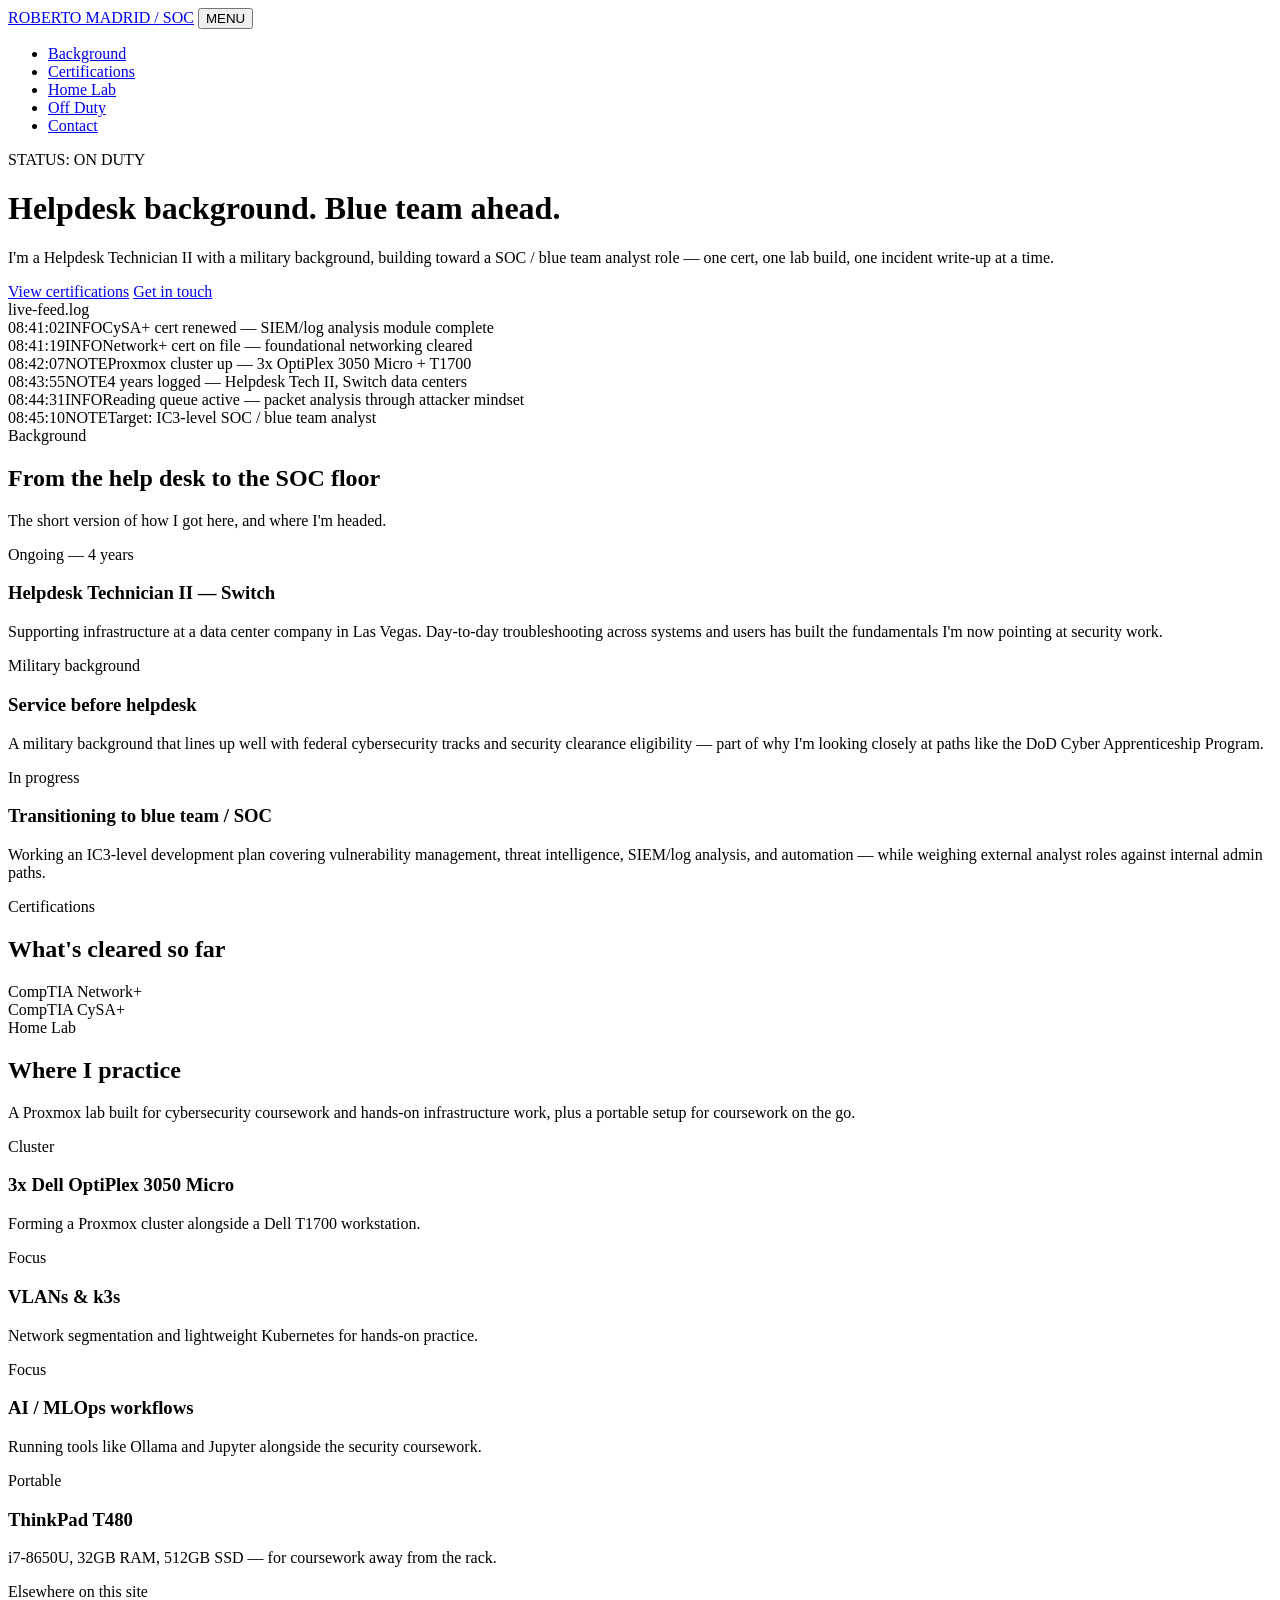
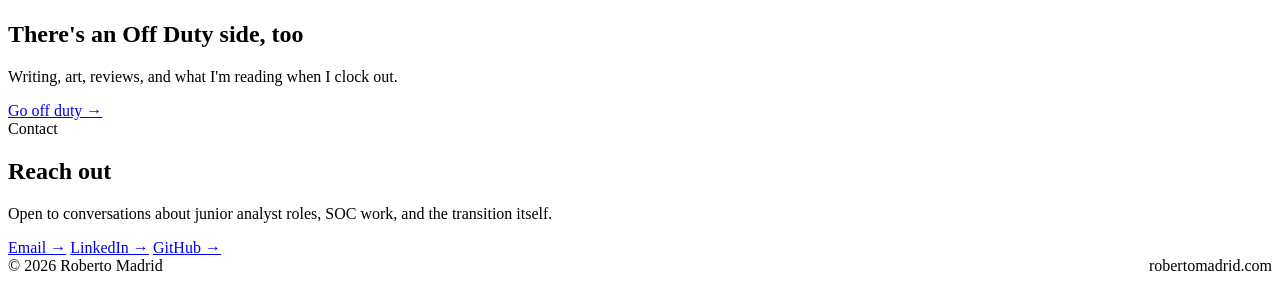
==== index.html @ 177e5cfd "Add files via upload" ====
<!DOCTYPE html>
<html lang="en">
<head>
<meta charset="UTF-8">
<meta name="viewport" content="width=device-width, initial-scale=1.0">
<title>Roberto Madrid — Cybersecurity / SOC & Blue Team</title>
<meta name="description" content="Roberto Madrid — helpdesk technician transitioning into blue team and SOC analyst roles. Certifications, home lab, and background.">
<link rel="preconnect" href="https://fonts.googleapis.com">
<link href="https://fonts.googleapis.com/css2?family=Space+Grotesk:wght@500;600;700&family=Inter:wght@400;500;600&family=IBM+Plex+Mono:wght@400;500&display=swap" rel="stylesheet">
<link rel="stylesheet" href="css/style.css">
</head>
<body>

<nav class="site-nav">
  <div class="wrap">
    <a href="index.html" class="brand">ROBERTO MADRID <span class="brand-dim">/ SOC</span></a>
    <button class="nav-toggle" aria-label="Toggle navigation">MENU</button>
    <ul class="nav-links">
      <li><a href="#background">Background</a></li>
      <li><a href="#certifications">Certifications</a></li>
      <li><a href="#lab">Home Lab</a></li>
      <li><a href="off-duty.html">Off Duty</a></li>
      <li><a href="#contact">Contact</a></li>
    </ul>
  </div>
</nav>

<header class="hero">
  <div class="wrap">
    <span class="eyebrow"><span class="dot"></span> STATUS: ON DUTY</span>
    <h1>Helpdesk background. <span class="accent-word">Blue team</span> ahead.</h1>
    <p class="lede">
      I'm a Helpdesk Technician II with a military background, building toward
      a SOC / blue team analyst role &mdash; one cert, one lab build, one
      incident write-up at a time.
    </p>
    <div class="hero-cta">
      <a href="#certifications" class="btn btn-solid">View certifications</a>
      <a href="#contact" class="btn btn-outline">Get in touch</a>
    </div>

    <div class="console">
      <div class="console-bar">
        <span>live-feed.log</span>
        <span class="console-dots"><span></span><span></span><span></span></span>
      </div>
      <div class="console-body">
        <div class="console-line"><span class="ts">08:41:02</span><span class="lvl">INFO</span><span>CySA+ cert renewed &mdash; SIEM/log analysis module complete</span></div>
        <div class="console-line"><span class="ts">08:41:19</span><span class="lvl">INFO</span><span>Network+ cert on file &mdash; foundational networking cleared</span></div>
        <div class="console-line"><span class="ts">08:42:07</span><span class="lvl">NOTE</span><span>Proxmox cluster up &mdash; 3x OptiPlex 3050 Micro + T1700</span></div>
        <div class="console-line"><span class="ts">08:43:55</span><span class="lvl">NOTE</span><span>4 years logged &mdash; Helpdesk Tech II, Switch data centers</span></div>
        <div class="console-line"><span class="ts">08:44:31</span><span class="lvl">INFO</span><span>Reading queue active &mdash; packet analysis through attacker mindset</span></div>
        <div class="console-line"><span class="ts">08:45:10</span><span class="lvl">NOTE</span><span>Target: IC3-level SOC / blue team analyst</span></div>
      </div>
    </div>
  </div>
</header>

<main>

  <section class="block" id="background">
    <div class="wrap">
      <div class="block-head">
        <span class="eyebrow">Background</span>
        <h2>From the help desk to the SOC floor</h2>
        <p>The short version of how I got here, and where I'm headed.</p>
      </div>
      <div class="timeline">
        <div class="timeline-item">
          <span class="ts">Ongoing &mdash; 4 years</span>
          <h3>Helpdesk Technician II &mdash; Switch</h3>
          <p>Supporting infrastructure at a data center company in Las Vegas. Day-to-day troubleshooting across systems and users has built the fundamentals I'm now pointing at security work.</p>
        </div>
        <div class="timeline-item">
          <span class="ts">Military background</span>
          <h3>Service before helpdesk</h3>
          <p>A military background that lines up well with federal cybersecurity tracks and security clearance eligibility &mdash; part of why I'm looking closely at paths like the DoD Cyber Apprenticeship Program.</p>
        </div>
        <div class="timeline-item">
          <span class="ts">In progress</span>
          <h3>Transitioning to blue team / SOC</h3>
          <p>Working an IC3-level development plan covering vulnerability management, threat intelligence, SIEM/log analysis, and automation &mdash; while weighing external analyst roles against internal admin paths.</p>
        </div>
      </div>
    </div>
  </section>

  <section class="block" id="certifications">
    <div class="wrap">
      <div class="block-head">
        <span class="eyebrow">Certifications</span>
        <h2>What's cleared so far</h2>
      </div>
      <div class="badge-row">
        <div class="badge"><span class="status"></span> CompTIA Network+</div>
        <div class="badge"><span class="status"></span> CompTIA CySA+</div>
      </div>
    </div>
  </section>

  <section class="block" id="lab">
    <div class="wrap">
      <div class="block-head">
        <span class="eyebrow">Home Lab</span>
        <h2>Where I practice</h2>
        <p>A Proxmox lab built for cybersecurity coursework and hands-on infrastructure work, plus a portable setup for coursework on the go.</p>
      </div>
      <div class="grid">
        <div class="card">
          <span class="tag">Cluster</span>
          <h3>3x Dell OptiPlex 3050 Micro</h3>
          <p>Forming a Proxmox cluster alongside a Dell T1700 workstation.</p>
        </div>
        <div class="card">
          <span class="tag">Focus</span>
          <h3>VLANs &amp; k3s</h3>
          <p>Network segmentation and lightweight Kubernetes for hands-on practice.</p>
        </div>
        <div class="card">
          <span class="tag">Focus</span>
          <h3>AI / MLOps workflows</h3>
          <p>Running tools like Ollama and Jupyter alongside the security coursework.</p>
        </div>
        <div class="card">
          <span class="tag">Portable</span>
          <h3>ThinkPad T480</h3>
          <p>i7-8650U, 32GB RAM, 512GB SSD &mdash; for coursework away from the rack.</p>
        </div>
      </div>
    </div>
  </section>

  <section class="block" id="off-duty-teaser">
    <div class="wrap">
      <div class="teaser">
        <div>
          <span class="eyebrow">Elsewhere on this site</span>
          <h2>There's an Off Duty side, too</h2>
          <p>Writing, art, reviews, and what I'm reading when I clock out.</p>
        </div>
        <a href="off-duty.html" class="btn btn-outline">Go off duty →</a>
      </div>
    </div>
  </section>

  <section class="block" id="contact">
    <div class="wrap">
      <div class="block-head">
        <span class="eyebrow">Contact</span>
        <h2>Reach out</h2>
        <p>Open to conversations about junior analyst roles, SOC work, and the transition itself.</p>
      </div>
      <div class="contact-row">
        <a href="mailto:you@robertomadrid.com">Email →</a>
        <a href="https://linkedin.com/in/your-profile">LinkedIn →</a>
        <a href="https://github.com/your-username">GitHub →</a>
      </div>
    </div>
  </section>

</main>

<footer>
  <div class="wrap" style="display:flex; justify-content:space-between; width:100%; flex-wrap:wrap; gap:1rem;">
    <span>© <span id="year"></span> Roberto Madrid</span>
    <span>robertomadrid.com</span>
  </div>
</footer>

<script src="js/script.js"></script>
<script>document.getElementById('year').textContent = new Date().getFullYear();</script>
</body>
</html>
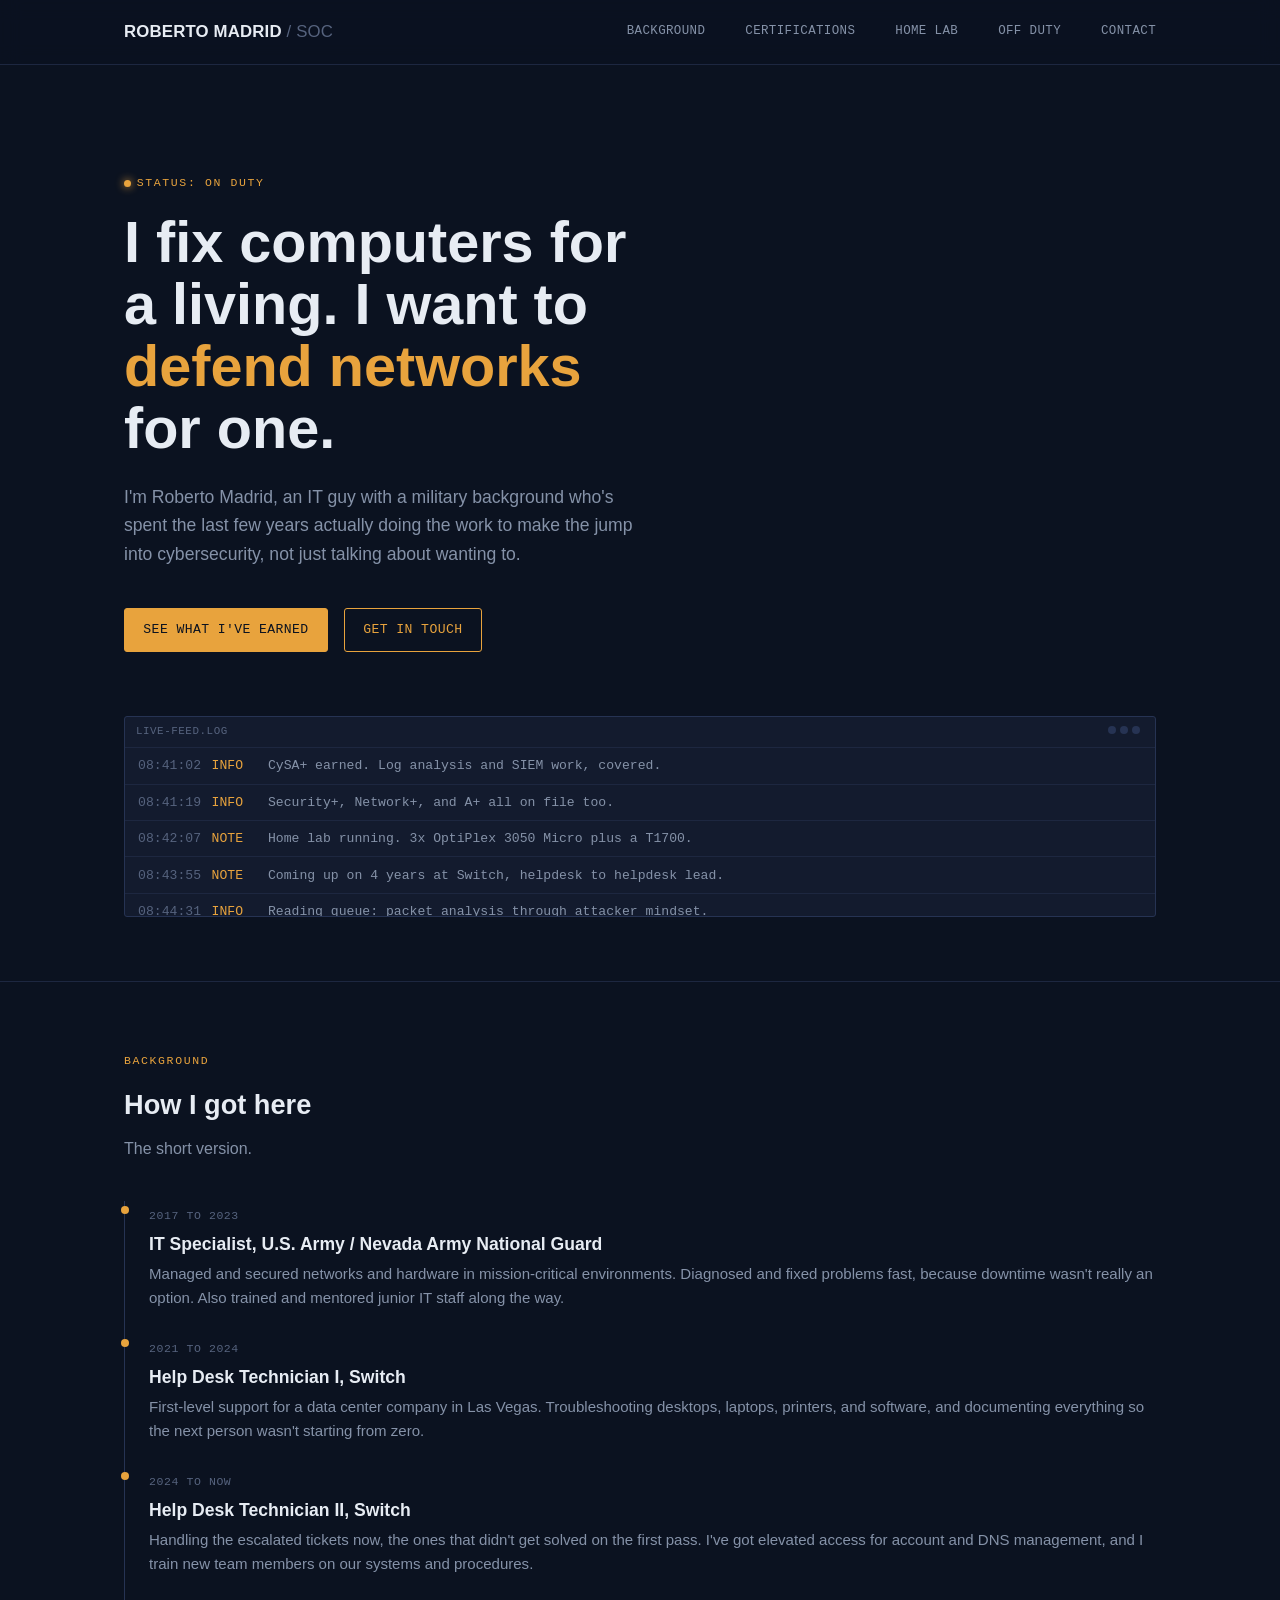
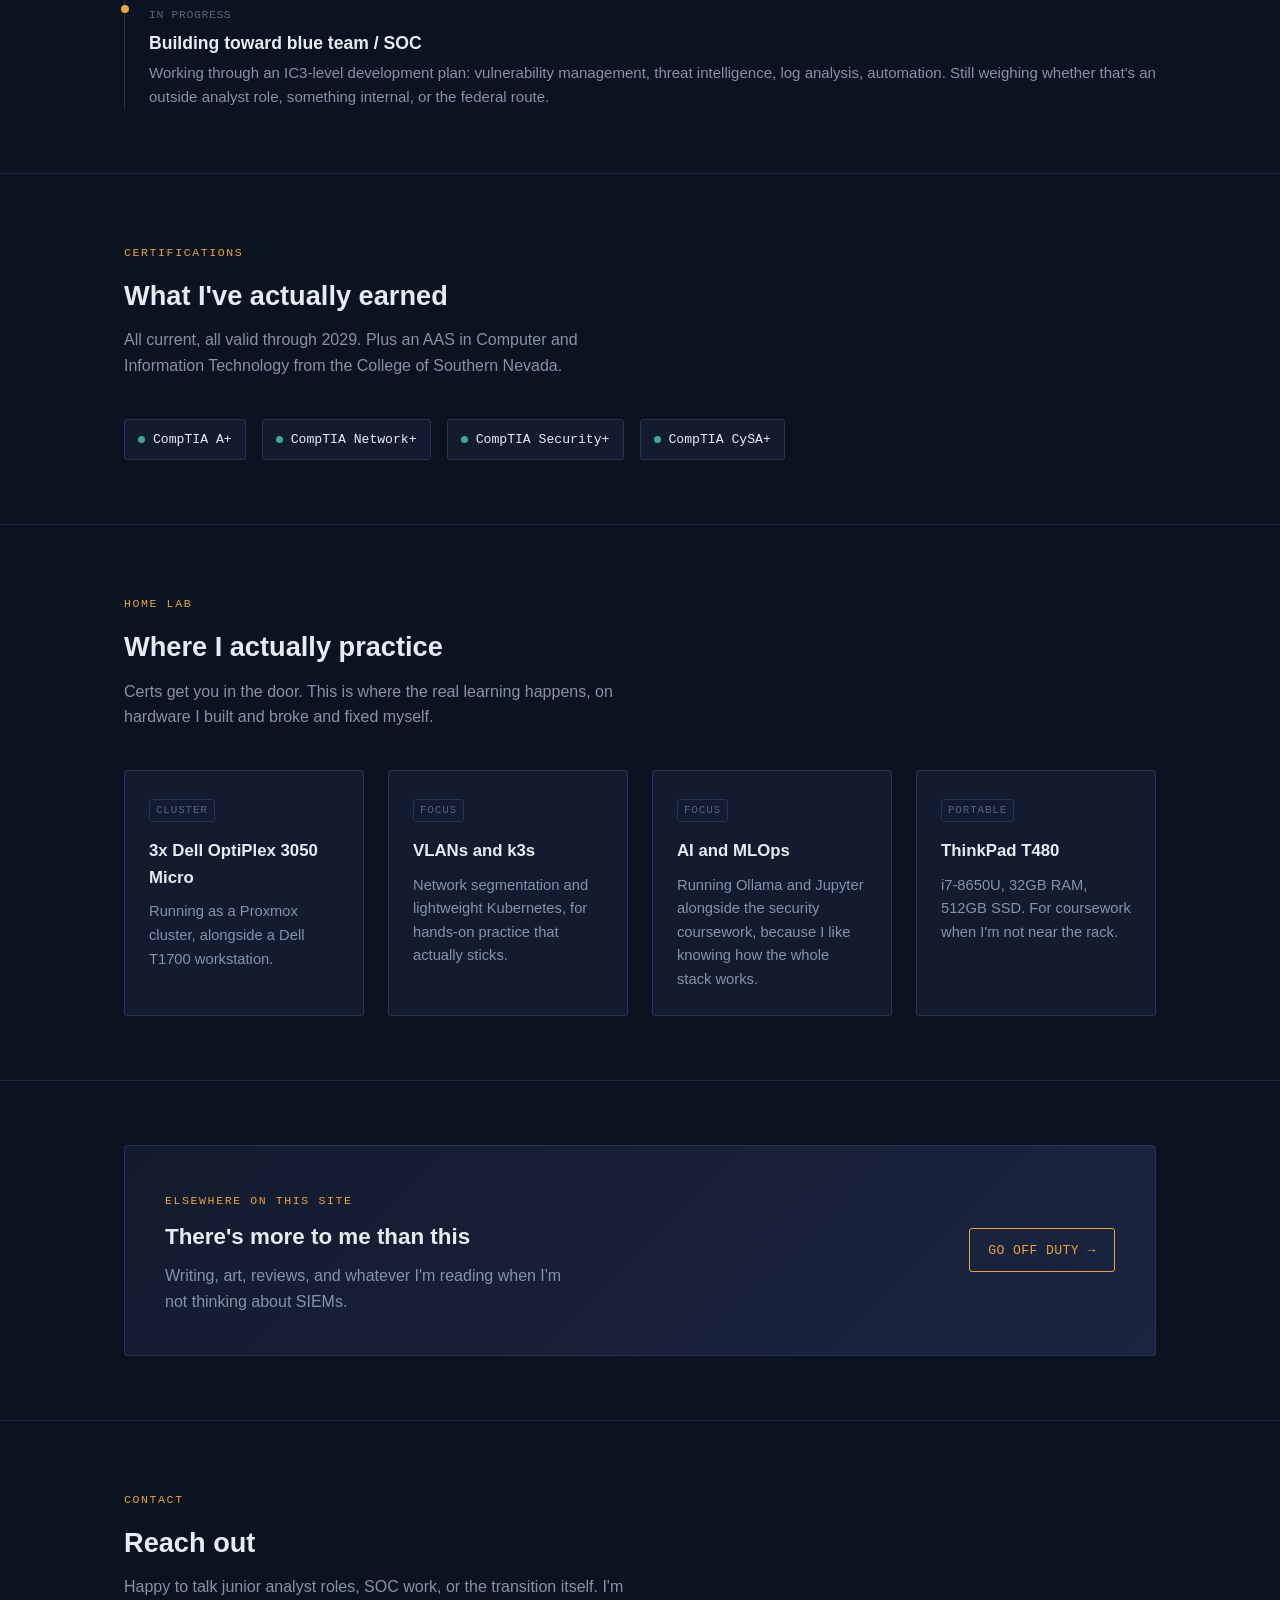
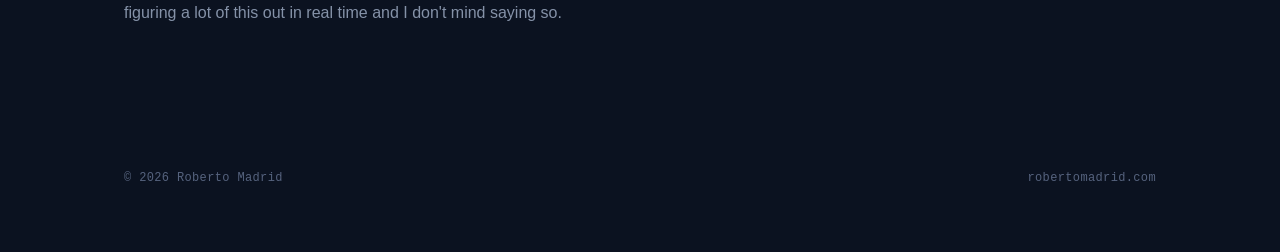
==== commit 3e22026c: "Add files via upload" ====
--- a/index.html
+++ b/index.html
@@ -3,8 +3,8 @@
 <head>
 <meta charset="UTF-8">
 <meta name="viewport" content="width=device-width, initial-scale=1.0">
-<title>Roberto Madrid — Cybersecurity / SOC & Blue Team</title>
-<meta name="description" content="Roberto Madrid — helpdesk technician transitioning into blue team and SOC analyst roles. Certifications, home lab, and background.">
+<title>Roberto Madrid: Cybersecurity / SOC & Blue Team</title>
+<meta name="description" content="Roberto Madrid, helpdesk technician working toward blue team and SOC analyst roles. Certifications, home lab, and background.">
 <link rel="preconnect" href="https://fonts.googleapis.com">
 <link href="https://fonts.googleapis.com/css2?family=Space+Grotesk:wght@500;600;700&family=Inter:wght@400;500;600&family=IBM+Plex+Mono:wght@400;500&display=swap" rel="stylesheet">
 <link rel="stylesheet" href="css/style.css">
@@ -28,14 +28,14 @@
 <header class="hero">
   <div class="wrap">
     <span class="eyebrow"><span class="dot"></span> STATUS: ON DUTY</span>
-    <h1>Helpdesk background. <span class="accent-word">Blue team</span> ahead.</h1>
+    <h1>I fix computers for a living. I want to <span class="accent-word">defend networks</span> for one.</h1>
     <p class="lede">
-      I'm a Helpdesk Technician II with a military background, building toward
-      a SOC / blue team analyst role &mdash; one cert, one lab build, one
-      incident write-up at a time.
+      I'm Roberto Madrid, an IT guy with a military background who's spent
+      the last few years actually doing the work to make the jump into
+      cybersecurity, not just talking about wanting to.
     </p>
     <div class="hero-cta">
-      <a href="#certifications" class="btn btn-solid">View certifications</a>
+      <a href="#certifications" class="btn btn-solid">See what I've earned</a>
       <a href="#contact" class="btn btn-outline">Get in touch</a>
     </div>
 
@@ -45,12 +45,12 @@
         <span class="console-dots"><span></span><span></span><span></span></span>
       </div>
       <div class="console-body">
-        <div class="console-line"><span class="ts">08:41:02</span><span class="lvl">INFO</span><span>CySA+ cert renewed &mdash; SIEM/log analysis module complete</span></div>
-        <div class="console-line"><span class="ts">08:41:19</span><span class="lvl">INFO</span><span>Network+ cert on file &mdash; foundational networking cleared</span></div>
-        <div class="console-line"><span class="ts">08:42:07</span><span class="lvl">NOTE</span><span>Proxmox cluster up &mdash; 3x OptiPlex 3050 Micro + T1700</span></div>
-        <div class="console-line"><span class="ts">08:43:55</span><span class="lvl">NOTE</span><span>4 years logged &mdash; Helpdesk Tech II, Switch data centers</span></div>
-        <div class="console-line"><span class="ts">08:44:31</span><span class="lvl">INFO</span><span>Reading queue active &mdash; packet analysis through attacker mindset</span></div>
-        <div class="console-line"><span class="ts">08:45:10</span><span class="lvl">NOTE</span><span>Target: IC3-level SOC / blue team analyst</span></div>
+        <div class="console-line"><span class="ts">08:41:02</span><span class="lvl">INFO</span><span>CySA+ earned. Log analysis and SIEM work, covered.</span></div>
+        <div class="console-line"><span class="ts">08:41:19</span><span class="lvl">INFO</span><span>Security+, Network+, and A+ all on file too.</span></div>
+        <div class="console-line"><span class="ts">08:42:07</span><span class="lvl">NOTE</span><span>Home lab running. 3x OptiPlex 3050 Micro plus a T1700.</span></div>
+        <div class="console-line"><span class="ts">08:43:55</span><span class="lvl">NOTE</span><span>Coming up on 4 years at Switch, helpdesk to helpdesk lead.</span></div>
+        <div class="console-line"><span class="ts">08:44:31</span><span class="lvl">INFO</span><span>Reading queue: packet analysis through attacker mindset.</span></div>
+        <div class="console-line"><span class="ts">08:45:10</span><span class="lvl">NOTE</span><span>Aiming for an IC3-level SOC / blue team analyst seat.</span></div>
       </div>
     </div>
   </div>
@@ -62,24 +62,29 @@
     <div class="wrap">
       <div class="block-head">
         <span class="eyebrow">Background</span>
-        <h2>From the help desk to the SOC floor</h2>
-        <p>The short version of how I got here, and where I'm headed.</p>
+        <h2>How I got here</h2>
+        <p>The short version.</p>
       </div>
       <div class="timeline">
         <div class="timeline-item">
-          <span class="ts">Ongoing &mdash; 4 years</span>
-          <h3>Helpdesk Technician II &mdash; Switch</h3>
-          <p>Supporting infrastructure at a data center company in Las Vegas. Day-to-day troubleshooting across systems and users has built the fundamentals I'm now pointing at security work.</p>
+          <span class="ts">2017 to 2023</span>
+          <h3>IT Specialist, U.S. Army / Nevada Army National Guard</h3>
+          <p>Managed and secured networks and hardware in mission-critical environments. Diagnosed and fixed problems fast, because downtime wasn't really an option. Also trained and mentored junior IT staff along the way.</p>
         </div>
         <div class="timeline-item">
-          <span class="ts">Military background</span>
-          <h3>Service before helpdesk</h3>
-          <p>A military background that lines up well with federal cybersecurity tracks and security clearance eligibility &mdash; part of why I'm looking closely at paths like the DoD Cyber Apprenticeship Program.</p>
+          <span class="ts">2021 to 2024</span>
+          <h3>Help Desk Technician I, Switch</h3>
+          <p>First-level support for a data center company in Las Vegas. Troubleshooting desktops, laptops, printers, and software, and documenting everything so the next person wasn't starting from zero.</p>
+        </div>
+        <div class="timeline-item">
+          <span class="ts">2024 to now</span>
+          <h3>Help Desk Technician II, Switch</h3>
+          <p>Handling the escalated tickets now, the ones that didn't get solved on the first pass. I've got elevated access for account and DNS management, and I train new team members on our systems and procedures.</p>
         </div>
         <div class="timeline-item">
           <span class="ts">In progress</span>
-          <h3>Transitioning to blue team / SOC</h3>
-          <p>Working an IC3-level development plan covering vulnerability management, threat intelligence, SIEM/log analysis, and automation &mdash; while weighing external analyst roles against internal admin paths.</p>
+          <h3>Building toward blue team / SOC</h3>
+          <p>Working through an IC3-level development plan: vulnerability management, threat intelligence, log analysis, automation. Still weighing whether that's an outside analyst role, something internal, or the federal route.</p>
         </div>
       </div>
     </div>
@@ -89,10 +94,13 @@
     <div class="wrap">
       <div class="block-head">
         <span class="eyebrow">Certifications</span>
-        <h2>What's cleared so far</h2>
+        <h2>What I've actually earned</h2>
+        <p>All current, all valid through 2029. Plus an AAS in Computer and Information Technology from the College of Southern Nevada.</p>
       </div>
       <div class="badge-row">
+        <div class="badge"><span class="status"></span> CompTIA A+</div>
         <div class="badge"><span class="status"></span> CompTIA Network+</div>
+        <div class="badge"><span class="status"></span> CompTIA Security+</div>
         <div class="badge"><span class="status"></span> CompTIA CySA+</div>
       </div>
     </div>
@@ -102,29 +110,29 @@
     <div class="wrap">
       <div class="block-head">
         <span class="eyebrow">Home Lab</span>
-        <h2>Where I practice</h2>
-        <p>A Proxmox lab built for cybersecurity coursework and hands-on infrastructure work, plus a portable setup for coursework on the go.</p>
+        <h2>Where I actually practice</h2>
+        <p>Certs get you in the door. This is where the real learning happens, on hardware I built and broke and fixed myself.</p>
       </div>
       <div class="grid">
         <div class="card">
           <span class="tag">Cluster</span>
           <h3>3x Dell OptiPlex 3050 Micro</h3>
-          <p>Forming a Proxmox cluster alongside a Dell T1700 workstation.</p>
+          <p>Running as a Proxmox cluster, alongside a Dell T1700 workstation.</p>
         </div>
         <div class="card">
           <span class="tag">Focus</span>
-          <h3>VLANs &amp; k3s</h3>
-          <p>Network segmentation and lightweight Kubernetes for hands-on practice.</p>
+          <h3>VLANs and k3s</h3>
+          <p>Network segmentation and lightweight Kubernetes, for hands-on practice that actually sticks.</p>
         </div>
         <div class="card">
           <span class="tag">Focus</span>
-          <h3>AI / MLOps workflows</h3>
-          <p>Running tools like Ollama and Jupyter alongside the security coursework.</p>
+          <h3>AI and MLOps</h3>
+          <p>Running Ollama and Jupyter alongside the security coursework, because I like knowing how the whole stack works.</p>
         </div>
         <div class="card">
           <span class="tag">Portable</span>
           <h3>ThinkPad T480</h3>
-          <p>i7-8650U, 32GB RAM, 512GB SSD &mdash; for coursework away from the rack.</p>
+          <p>i7-8650U, 32GB RAM, 512GB SSD. For coursework when I'm not near the rack.</p>
         </div>
       </div>
     </div>
@@ -135,8 +143,8 @@
       <div class="teaser">
         <div>
           <span class="eyebrow">Elsewhere on this site</span>
-          <h2>There's an Off Duty side, too</h2>
-          <p>Writing, art, reviews, and what I'm reading when I clock out.</p>
+          <h2>There's more to me than this</h2>
+          <p>Writing, art, reviews, and whatever I'm reading when I'm not thinking about SIEMs.</p>
         </div>
         <a href="off-duty.html" class="btn btn-outline">Go off duty →</a>
       </div>
@@ -148,13 +156,9 @@
       <div class="block-head">
         <span class="eyebrow">Contact</span>
         <h2>Reach out</h2>
-        <p>Open to conversations about junior analyst roles, SOC work, and the transition itself.</p>
+        <p>Happy to talk junior analyst roles, SOC work, or the transition itself. I'm figuring a lot of this out in real time and I don't mind saying so.</p>
       </div>
-      <div class="contact-row">
-        <a href="mailto:you@robertomadrid.com">Email →</a>
-        <a href="https://linkedin.com/in/your-profile">LinkedIn →</a>
-        <a href="https://github.com/your-username">GitHub →</a>
-      </div>
+
     </div>
   </section>
 
--- a/css/style.css
+++ b/css/style.css
@@ -0,0 +1,547 @@
+/* ============================================
+   ROBERTO MADRID — robertomadrid.com
+   Design: "On Duty / Off Duty" status console
+   ============================================ */
+
+:root {
+  /* Base */
+  --bg: #0B1220;
+  --surface: #131B2E;
+  --surface-raised: #1B2540;
+  --border: #263353;
+  --border-soft: #1D2740;
+
+  /* Text */
+  --text: #E7ECF3;
+  --text-muted: #8592A8;
+  --text-faint: #56637E;
+
+  /* Accents */
+  --amber: #E8A33D;
+  --amber-dim: #7A5A26;
+  --violet: #9B7EDE;
+  --violet-dim: #4E4173;
+  --teal: #3FA796;
+
+  /* Active accent (swapped per page) */
+  --accent: var(--amber);
+  --accent-dim: var(--amber-dim);
+
+  /* Type */
+  --font-display: 'Space Grotesk', sans-serif;
+  --font-body: 'Inter', sans-serif;
+  --font-mono: 'IBM Plex Mono', monospace;
+
+  /* Rhythm */
+  --space-1: 0.5rem;
+  --space-2: 1rem;
+  --space-3: 1.5rem;
+  --space-4: 2.5rem;
+  --space-5: 4rem;
+  --space-6: 6.5rem;
+
+  --radius: 3px;
+}
+
+body.off-duty {
+  --accent: var(--violet);
+  --accent-dim: var(--violet-dim);
+}
+
+* { box-sizing: border-box; }
+
+html {
+  scroll-behavior: smooth;
+}
+
+@media (prefers-reduced-motion: reduce) {
+  html { scroll-behavior: auto; }
+  *, *::before, *::after {
+    animation-duration: 0.01ms !important;
+    animation-iteration-count: 1 !important;
+    transition-duration: 0.01ms !important;
+  }
+}
+
+body {
+  margin: 0;
+  background: var(--bg);
+  color: var(--text);
+  font-family: var(--font-body);
+  font-size: 16px;
+  line-height: 1.6;
+  -webkit-font-smoothing: antialiased;
+}
+
+a { color: inherit; text-decoration: none; }
+
+img { max-width: 100%; display: block; }
+
+.wrap {
+  max-width: 1080px;
+  margin: 0 auto;
+  padding: 0 var(--space-3);
+}
+
+/* ---------- Eyebrow / labels ---------- */
+
+.eyebrow {
+  font-family: var(--font-mono);
+  font-size: 0.72rem;
+  letter-spacing: 0.14em;
+  text-transform: uppercase;
+  color: var(--accent);
+  display: inline-flex;
+  align-items: center;
+  gap: 0.5em;
+}
+
+.eyebrow .dot {
+  width: 7px;
+  height: 7px;
+  border-radius: 50%;
+  background: var(--accent);
+  box-shadow: 0 0 8px var(--accent);
+  animation: pulse 2.2s ease-in-out infinite;
+}
+
+@keyframes pulse {
+  0%, 100% { opacity: 1; }
+  50% { opacity: 0.35; }
+}
+
+.tag {
+  font-family: var(--font-mono);
+  font-size: 0.68rem;
+  letter-spacing: 0.08em;
+  text-transform: uppercase;
+  color: var(--text-faint);
+  border: 1px solid var(--border);
+  border-radius: var(--radius);
+  padding: 0.2em 0.55em;
+}
+
+/* ---------- Nav ---------- */
+
+.site-nav {
+  position: sticky;
+  top: 0;
+  z-index: 50;
+  background: rgba(11, 18, 32, 0.88);
+  backdrop-filter: blur(10px);
+  border-bottom: 1px solid var(--border-soft);
+}
+
+.site-nav .wrap {
+  display: flex;
+  align-items: center;
+  justify-content: space-between;
+  height: 64px;
+}
+
+.brand {
+  font-family: var(--font-display);
+  font-weight: 600;
+  font-size: 1.05rem;
+  letter-spacing: 0.01em;
+}
+
+.brand .brand-dim {
+  color: var(--text-faint);
+  font-weight: 400;
+}
+
+.nav-links {
+  display: flex;
+  gap: var(--space-4);
+  list-style: none;
+  margin: 0;
+  padding: 0;
+  font-family: var(--font-mono);
+  font-size: 0.78rem;
+  letter-spacing: 0.03em;
+  text-transform: uppercase;
+}
+
+.nav-links a {
+  color: var(--text-muted);
+  transition: color 0.15s ease;
+  position: relative;
+  padding-bottom: 4px;
+}
+
+.nav-links a:hover,
+.nav-links a:focus-visible {
+  color: var(--text);
+}
+
+.nav-links a.active {
+  color: var(--accent);
+}
+
+.nav-toggle {
+  display: none;
+  background: none;
+  border: 1px solid var(--border);
+  border-radius: var(--radius);
+  color: var(--text);
+  padding: 0.4em 0.7em;
+  font-family: var(--font-mono);
+  cursor: pointer;
+}
+
+@media (max-width: 720px) {
+  .nav-toggle { display: block; }
+  .nav-links {
+    position: absolute;
+    top: 64px;
+    left: 0;
+    right: 0;
+    background: var(--surface);
+    border-bottom: 1px solid var(--border-soft);
+    flex-direction: column;
+    gap: 0;
+    max-height: 0;
+    overflow: hidden;
+    transition: max-height 0.25s ease;
+  }
+  .nav-links.open { max-height: 320px; }
+  .nav-links li { border-top: 1px solid var(--border-soft); }
+  .nav-links a { display: block; padding: 1em var(--space-3); }
+}
+
+/* ---------- Focus ---------- */
+
+a:focus-visible,
+button:focus-visible {
+  outline: 2px solid var(--accent);
+  outline-offset: 2px;
+}
+
+/* ---------- Hero ---------- */
+
+.hero {
+  padding: var(--space-6) 0 var(--space-5);
+  border-bottom: 1px solid var(--border-soft);
+}
+
+.hero h1 {
+  font-family: var(--font-display);
+  font-size: clamp(2.2rem, 5vw, 3.6rem);
+  line-height: 1.08;
+  margin: var(--space-2) 0 var(--space-3);
+  max-width: 16ch;
+  font-weight: 600;
+}
+
+.hero h1 .accent-word {
+  color: var(--accent);
+}
+
+.hero p.lede {
+  font-size: 1.1rem;
+  color: var(--text-muted);
+  max-width: 52ch;
+  margin: 0 0 var(--space-4);
+}
+
+.hero-cta {
+  display: flex;
+  gap: var(--space-2);
+  flex-wrap: wrap;
+}
+
+.btn {
+  font-family: var(--font-mono);
+  font-size: 0.82rem;
+  letter-spacing: 0.03em;
+  text-transform: uppercase;
+  padding: 0.8em 1.4em;
+  border-radius: var(--radius);
+  border: 1px solid var(--accent);
+  display: inline-block;
+  transition: background 0.15s ease, color 0.15s ease;
+}
+
+.btn-solid {
+  background: var(--accent);
+  color: var(--bg);
+}
+
+.btn-solid:hover { background: transparent; color: var(--accent); }
+
+.btn-outline {
+  color: var(--accent);
+  background: transparent;
+}
+
+.btn-outline:hover { background: var(--accent); color: var(--bg); }
+
+/* ---------- Log ticker (signature element) ---------- */
+
+.console {
+  margin-top: var(--space-5);
+  background: var(--surface);
+  border: 1px solid var(--border);
+  border-radius: var(--radius);
+  overflow: hidden;
+}
+
+.console-bar {
+  display: flex;
+  align-items: center;
+  justify-content: space-between;
+  padding: 0.6em 1em;
+  border-bottom: 1px solid var(--border-soft);
+  font-family: var(--font-mono);
+  font-size: 0.68rem;
+  color: var(--text-faint);
+  letter-spacing: 0.05em;
+  text-transform: uppercase;
+}
+
+.console-dots span {
+  display: inline-block;
+  width: 8px;
+  height: 8px;
+  border-radius: 50%;
+  background: var(--border);
+  margin-right: 4px;
+}
+
+.console-body {
+  height: 168px;
+  overflow: hidden;
+  position: relative;
+  font-family: var(--font-mono);
+  font-size: 0.82rem;
+}
+
+.console-line {
+  display: flex;
+  gap: 0.8em;
+  padding: 0.55em 1em;
+  border-bottom: 1px solid var(--border-soft);
+  color: var(--text-muted);
+  white-space: nowrap;
+  animation: scrollUp 14s linear infinite;
+}
+
+.console-line .ts {
+  color: var(--text-faint);
+}
+
+.console-line .lvl {
+  color: var(--accent);
+  min-width: 3.5em;
+}
+
+@keyframes scrollUp {
+  0% { transform: translateY(0); }
+  100% { transform: translateY(-100%); }
+}
+
+/* ---------- Sections ---------- */
+
+section.block {
+  padding: var(--space-5) 0;
+  border-bottom: 1px solid var(--border-soft);
+}
+
+section.block:last-of-type { border-bottom: none; }
+
+.block-head {
+  margin-bottom: var(--space-4);
+}
+
+.block-head h2 {
+  font-family: var(--font-display);
+  font-size: 1.7rem;
+  margin: 0.4em 0 0;
+  font-weight: 600;
+}
+
+.block-head p {
+  color: var(--text-muted);
+  max-width: 60ch;
+  margin: 0.6em 0 0;
+}
+
+/* ---------- Grid cards ---------- */
+
+.grid {
+  display: grid;
+  gap: var(--space-3);
+  grid-template-columns: repeat(auto-fit, minmax(240px, 1fr));
+}
+
+.card {
+  background: var(--surface);
+  border: 1px solid var(--border);
+  border-radius: var(--radius);
+  padding: var(--space-3);
+}
+
+.card h3 {
+  font-family: var(--font-display);
+  font-size: 1.05rem;
+  margin: 0 0 0.5em;
+}
+
+.card p {
+  color: var(--text-muted);
+  font-size: 0.92rem;
+  margin: 0;
+}
+
+.card .tag {
+  margin-bottom: var(--space-2);
+  display: inline-block;
+}
+
+/* ---------- Timeline (background) ---------- */
+
+.timeline {
+  border-left: 1px solid var(--border);
+  padding-left: var(--space-3);
+  display: flex;
+  flex-direction: column;
+  gap: var(--space-3);
+}
+
+.timeline-item {
+  position: relative;
+}
+
+.timeline-item::before {
+  content: '';
+  position: absolute;
+  left: calc(-1 * var(--space-3) - 4px);
+  top: 0.3em;
+  width: 8px;
+  height: 8px;
+  border-radius: 50%;
+  background: var(--accent);
+}
+
+.timeline-item .ts {
+  font-family: var(--font-mono);
+  font-size: 0.72rem;
+  color: var(--text-faint);
+  text-transform: uppercase;
+  letter-spacing: 0.05em;
+}
+
+.timeline-item h3 {
+  font-family: var(--font-display);
+  font-size: 1.1rem;
+  margin: 0.2em 0;
+}
+
+.timeline-item p {
+  color: var(--text-muted);
+  margin: 0;
+  font-size: 0.94rem;
+}
+
+/* ---------- Cert badges ---------- */
+
+.badge-row {
+  display: flex;
+  flex-wrap: wrap;
+  gap: var(--space-2);
+}
+
+.badge {
+  display: flex;
+  align-items: center;
+  gap: 0.6em;
+  border: 1px solid var(--border);
+  background: var(--surface);
+  border-radius: var(--radius);
+  padding: 0.7em 1em;
+  font-family: var(--font-mono);
+  font-size: 0.82rem;
+}
+
+.badge .status {
+  width: 7px;
+  height: 7px;
+  border-radius: 50%;
+  background: var(--teal);
+}
+
+/* ---------- Off Duty teaser ---------- */
+
+.teaser {
+  background: linear-gradient(135deg, var(--surface) 0%, var(--surface-raised) 100%);
+  border: 1px solid var(--border);
+  border-radius: var(--radius);
+  padding: var(--space-4);
+  display: flex;
+  align-items: center;
+  justify-content: space-between;
+  gap: var(--space-3);
+  flex-wrap: wrap;
+}
+
+.teaser h2 {
+  font-family: var(--font-display);
+  font-size: 1.4rem;
+  margin: 0.3em 0 0.4em;
+}
+
+.teaser p {
+  color: var(--text-muted);
+  margin: 0;
+  max-width: 46ch;
+}
+
+/* ---------- Coming soon states ---------- */
+
+.coming-soon {
+  border: 1px dashed var(--border);
+  border-radius: var(--radius);
+  padding: var(--space-3);
+  color: var(--text-faint);
+  font-size: 0.9rem;
+}
+
+.coming-soon .tag { margin-bottom: var(--space-1); }
+
+/* ---------- Contact ---------- */
+
+.contact-row {
+  display: flex;
+  gap: var(--space-3);
+  flex-wrap: wrap;
+}
+
+.contact-row a {
+  font-family: var(--font-mono);
+  font-size: 0.88rem;
+  border: 1px solid var(--border);
+  border-radius: var(--radius);
+  padding: 0.8em 1.2em;
+  color: var(--text);
+  transition: border-color 0.15s ease, color 0.15s ease;
+}
+
+.contact-row a:hover {
+  border-color: var(--accent);
+  color: var(--accent);
+}
+
+/* ---------- Footer ---------- */
+
+footer {
+  padding: var(--space-4) 0 var(--space-5);
+  color: var(--text-faint);
+  font-family: var(--font-mono);
+  font-size: 0.75rem;
+  letter-spacing: 0.03em;
+  display: flex;
+  justify-content: space-between;
+  flex-wrap: wrap;
+  gap: var(--space-2);
+}
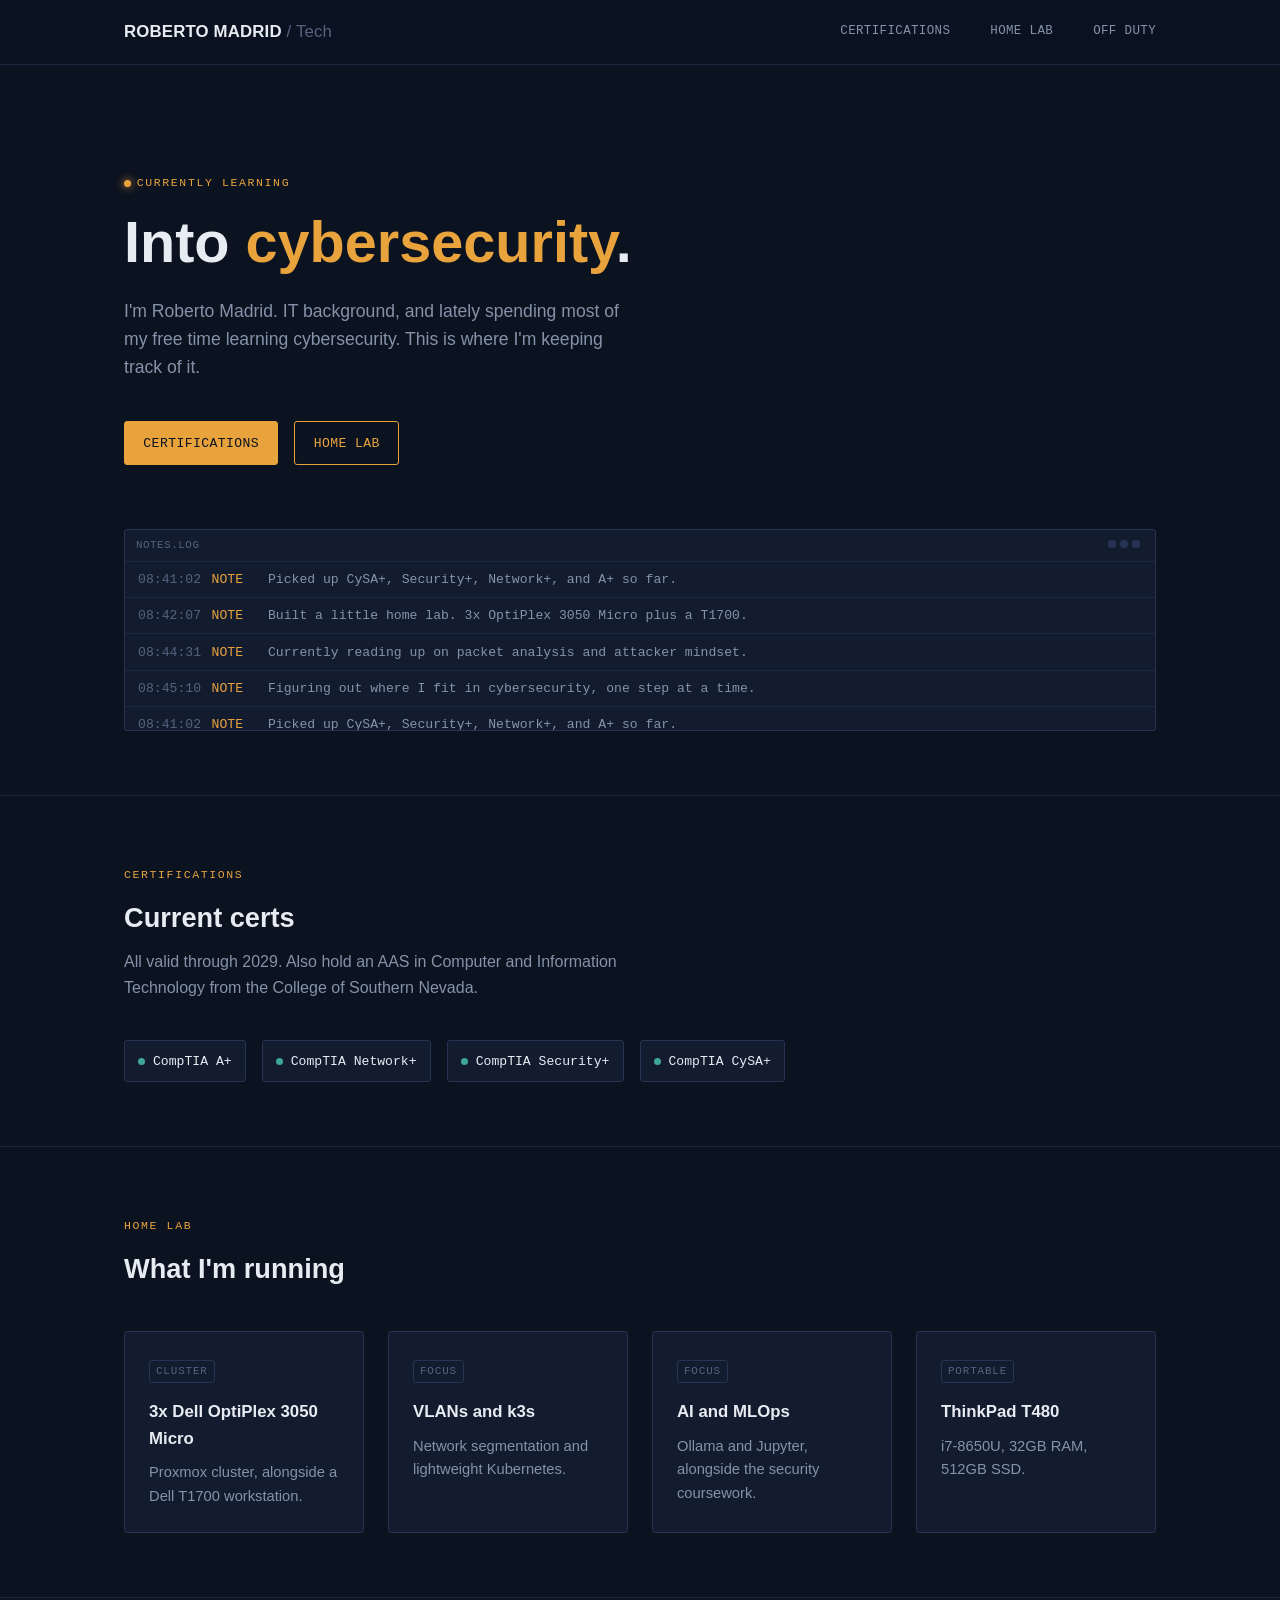
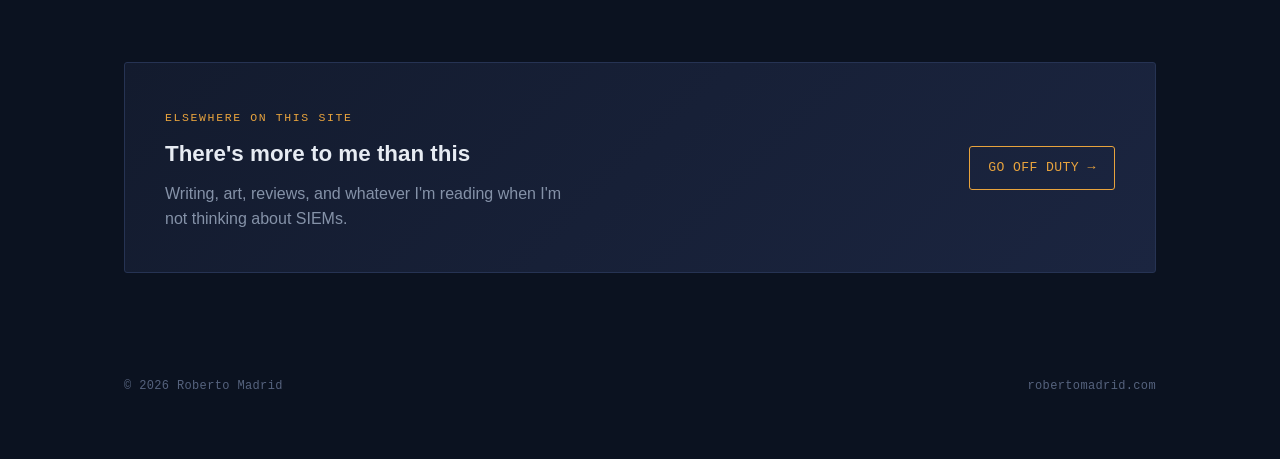
==== commit d23632c4: "Add files via upload" ====
--- a/index.html
+++ b/index.html
@@ -4,7 +4,7 @@
 <meta charset="UTF-8">
 <meta name="viewport" content="width=device-width, initial-scale=1.0">
 <title>Roberto Madrid: Cybersecurity / SOC & Blue Team</title>
-<meta name="description" content="Roberto Madrid, helpdesk technician working toward blue team and SOC analyst roles. Certifications, home lab, and background.">
+<meta name="description" content="Roberto Madrid, working toward blue team and SOC analyst roles. Certifications and home lab.">
 <link rel="preconnect" href="https://fonts.googleapis.com">
 <link href="https://fonts.googleapis.com/css2?family=Space+Grotesk:wght@500;600;700&family=Inter:wght@400;500;600&family=IBM+Plex+Mono:wght@400;500&display=swap" rel="stylesheet">
 <link rel="stylesheet" href="css/style.css">
@@ -13,44 +13,40 @@
 
 <nav class="site-nav">
   <div class="wrap">
-    <a href="index.html" class="brand">ROBERTO MADRID <span class="brand-dim">/ SOC</span></a>
+    <a href="index.html" class="brand">ROBERTO MADRID <span class="brand-dim">/ Tech</span></a>
     <button class="nav-toggle" aria-label="Toggle navigation">MENU</button>
     <ul class="nav-links">
-      <li><a href="#background">Background</a></li>
       <li><a href="#certifications">Certifications</a></li>
       <li><a href="#lab">Home Lab</a></li>
       <li><a href="off-duty.html">Off Duty</a></li>
-      <li><a href="#contact">Contact</a></li>
     </ul>
   </div>
 </nav>
 
 <header class="hero">
   <div class="wrap">
-    <span class="eyebrow"><span class="dot"></span> STATUS: ON DUTY</span>
-    <h1>I fix computers for a living. I want to <span class="accent-word">defend networks</span> for one.</h1>
+    <span class="eyebrow"><span class="dot"></span> CURRENTLY LEARNING</span>
+    <h1>Into <span class="accent-word">cybersecurity</span>.</h1>
     <p class="lede">
-      I'm Roberto Madrid, an IT guy with a military background who's spent
-      the last few years actually doing the work to make the jump into
-      cybersecurity, not just talking about wanting to.
+      I'm Roberto Madrid. IT background, and lately spending most of my
+      free time learning cybersecurity. This is where I'm keeping track
+      of it.
     </p>
     <div class="hero-cta">
-      <a href="#certifications" class="btn btn-solid">See what I've earned</a>
-      <a href="#contact" class="btn btn-outline">Get in touch</a>
+      <a href="#certifications" class="btn btn-solid">Certifications</a>
+      <a href="#lab" class="btn btn-outline">Home lab</a>
     </div>
 
     <div class="console">
       <div class="console-bar">
-        <span>live-feed.log</span>
+        <span>notes.log</span>
         <span class="console-dots"><span></span><span></span><span></span></span>
       </div>
       <div class="console-body">
-        <div class="console-line"><span class="ts">08:41:02</span><span class="lvl">INFO</span><span>CySA+ earned. Log analysis and SIEM work, covered.</span></div>
-        <div class="console-line"><span class="ts">08:41:19</span><span class="lvl">INFO</span><span>Security+, Network+, and A+ all on file too.</span></div>
-        <div class="console-line"><span class="ts">08:42:07</span><span class="lvl">NOTE</span><span>Home lab running. 3x OptiPlex 3050 Micro plus a T1700.</span></div>
-        <div class="console-line"><span class="ts">08:43:55</span><span class="lvl">NOTE</span><span>Coming up on 4 years at Switch, helpdesk to helpdesk lead.</span></div>
-        <div class="console-line"><span class="ts">08:44:31</span><span class="lvl">INFO</span><span>Reading queue: packet analysis through attacker mindset.</span></div>
-        <div class="console-line"><span class="ts">08:45:10</span><span class="lvl">NOTE</span><span>Aiming for an IC3-level SOC / blue team analyst seat.</span></div>
+        <div class="console-line"><span class="ts">08:41:02</span><span class="lvl">NOTE</span><span>Picked up CySA+, Security+, Network+, and A+ so far.</span></div>
+        <div class="console-line"><span class="ts">08:42:07</span><span class="lvl">NOTE</span><span>Built a little home lab. 3x OptiPlex 3050 Micro plus a T1700.</span></div>
+        <div class="console-line"><span class="ts">08:44:31</span><span class="lvl">NOTE</span><span>Currently reading up on packet analysis and attacker mindset.</span></div>
+        <div class="console-line"><span class="ts">08:45:10</span><span class="lvl">NOTE</span><span>Figuring out where I fit in cybersecurity, one step at a time.</span></div>
       </div>
     </div>
   </div>
@@ -58,44 +54,12 @@
 
 <main>
 
-  <section class="block" id="background">
-    <div class="wrap">
-      <div class="block-head">
-        <span class="eyebrow">Background</span>
-        <h2>How I got here</h2>
-        <p>The short version.</p>
-      </div>
-      <div class="timeline">
-        <div class="timeline-item">
-          <span class="ts">2017 to 2023</span>
-          <h3>IT Specialist, U.S. Army / Nevada Army National Guard</h3>
-          <p>Managed and secured networks and hardware in mission-critical environments. Diagnosed and fixed problems fast, because downtime wasn't really an option. Also trained and mentored junior IT staff along the way.</p>
-        </div>
-        <div class="timeline-item">
-          <span class="ts">2021 to 2024</span>
-          <h3>Help Desk Technician I, Switch</h3>
-          <p>First-level support for a data center company in Las Vegas. Troubleshooting desktops, laptops, printers, and software, and documenting everything so the next person wasn't starting from zero.</p>
-        </div>
-        <div class="timeline-item">
-          <span class="ts">2024 to now</span>
-          <h3>Help Desk Technician II, Switch</h3>
-          <p>Handling the escalated tickets now, the ones that didn't get solved on the first pass. I've got elevated access for account and DNS management, and I train new team members on our systems and procedures.</p>
-        </div>
-        <div class="timeline-item">
-          <span class="ts">In progress</span>
-          <h3>Building toward blue team / SOC</h3>
-          <p>Working through an IC3-level development plan: vulnerability management, threat intelligence, log analysis, automation. Still weighing whether that's an outside analyst role, something internal, or the federal route.</p>
-        </div>
-      </div>
-    </div>
-  </section>
-
   <section class="block" id="certifications">
     <div class="wrap">
       <div class="block-head">
         <span class="eyebrow">Certifications</span>
-        <h2>What I've actually earned</h2>
-        <p>All current, all valid through 2029. Plus an AAS in Computer and Information Technology from the College of Southern Nevada.</p>
+        <h2>Current certs</h2>
+        <p>All valid through 2029. Also hold an AAS in Computer and Information Technology from the College of Southern Nevada.</p>
       </div>
       <div class="badge-row">
         <div class="badge"><span class="status"></span> CompTIA A+</div>
@@ -110,29 +74,28 @@
     <div class="wrap">
       <div class="block-head">
         <span class="eyebrow">Home Lab</span>
-        <h2>Where I actually practice</h2>
-        <p>Certs get you in the door. This is where the real learning happens, on hardware I built and broke and fixed myself.</p>
+        <h2>What I'm running</h2>
       </div>
       <div class="grid">
         <div class="card">
           <span class="tag">Cluster</span>
           <h3>3x Dell OptiPlex 3050 Micro</h3>
-          <p>Running as a Proxmox cluster, alongside a Dell T1700 workstation.</p>
+          <p>Proxmox cluster, alongside a Dell T1700 workstation.</p>
         </div>
         <div class="card">
           <span class="tag">Focus</span>
           <h3>VLANs and k3s</h3>
-          <p>Network segmentation and lightweight Kubernetes, for hands-on practice that actually sticks.</p>
+          <p>Network segmentation and lightweight Kubernetes.</p>
         </div>
         <div class="card">
           <span class="tag">Focus</span>
           <h3>AI and MLOps</h3>
-          <p>Running Ollama and Jupyter alongside the security coursework, because I like knowing how the whole stack works.</p>
+          <p>Ollama and Jupyter, alongside the security coursework.</p>
         </div>
         <div class="card">
           <span class="tag">Portable</span>
           <h3>ThinkPad T480</h3>
-          <p>i7-8650U, 32GB RAM, 512GB SSD. For coursework when I'm not near the rack.</p>
+          <p>i7-8650U, 32GB RAM, 512GB SSD.</p>
         </div>
       </div>
     </div>
@@ -151,17 +114,6 @@
     </div>
   </section>
 
-  <section class="block" id="contact">
-    <div class="wrap">
-      <div class="block-head">
-        <span class="eyebrow">Contact</span>
-        <h2>Reach out</h2>
-        <p>Happy to talk junior analyst roles, SOC work, or the transition itself. I'm figuring a lot of this out in real time and I don't mind saying so.</p>
-      </div>
-
-    </div>
-  </section>
-
 </main>
 
 <footer>
